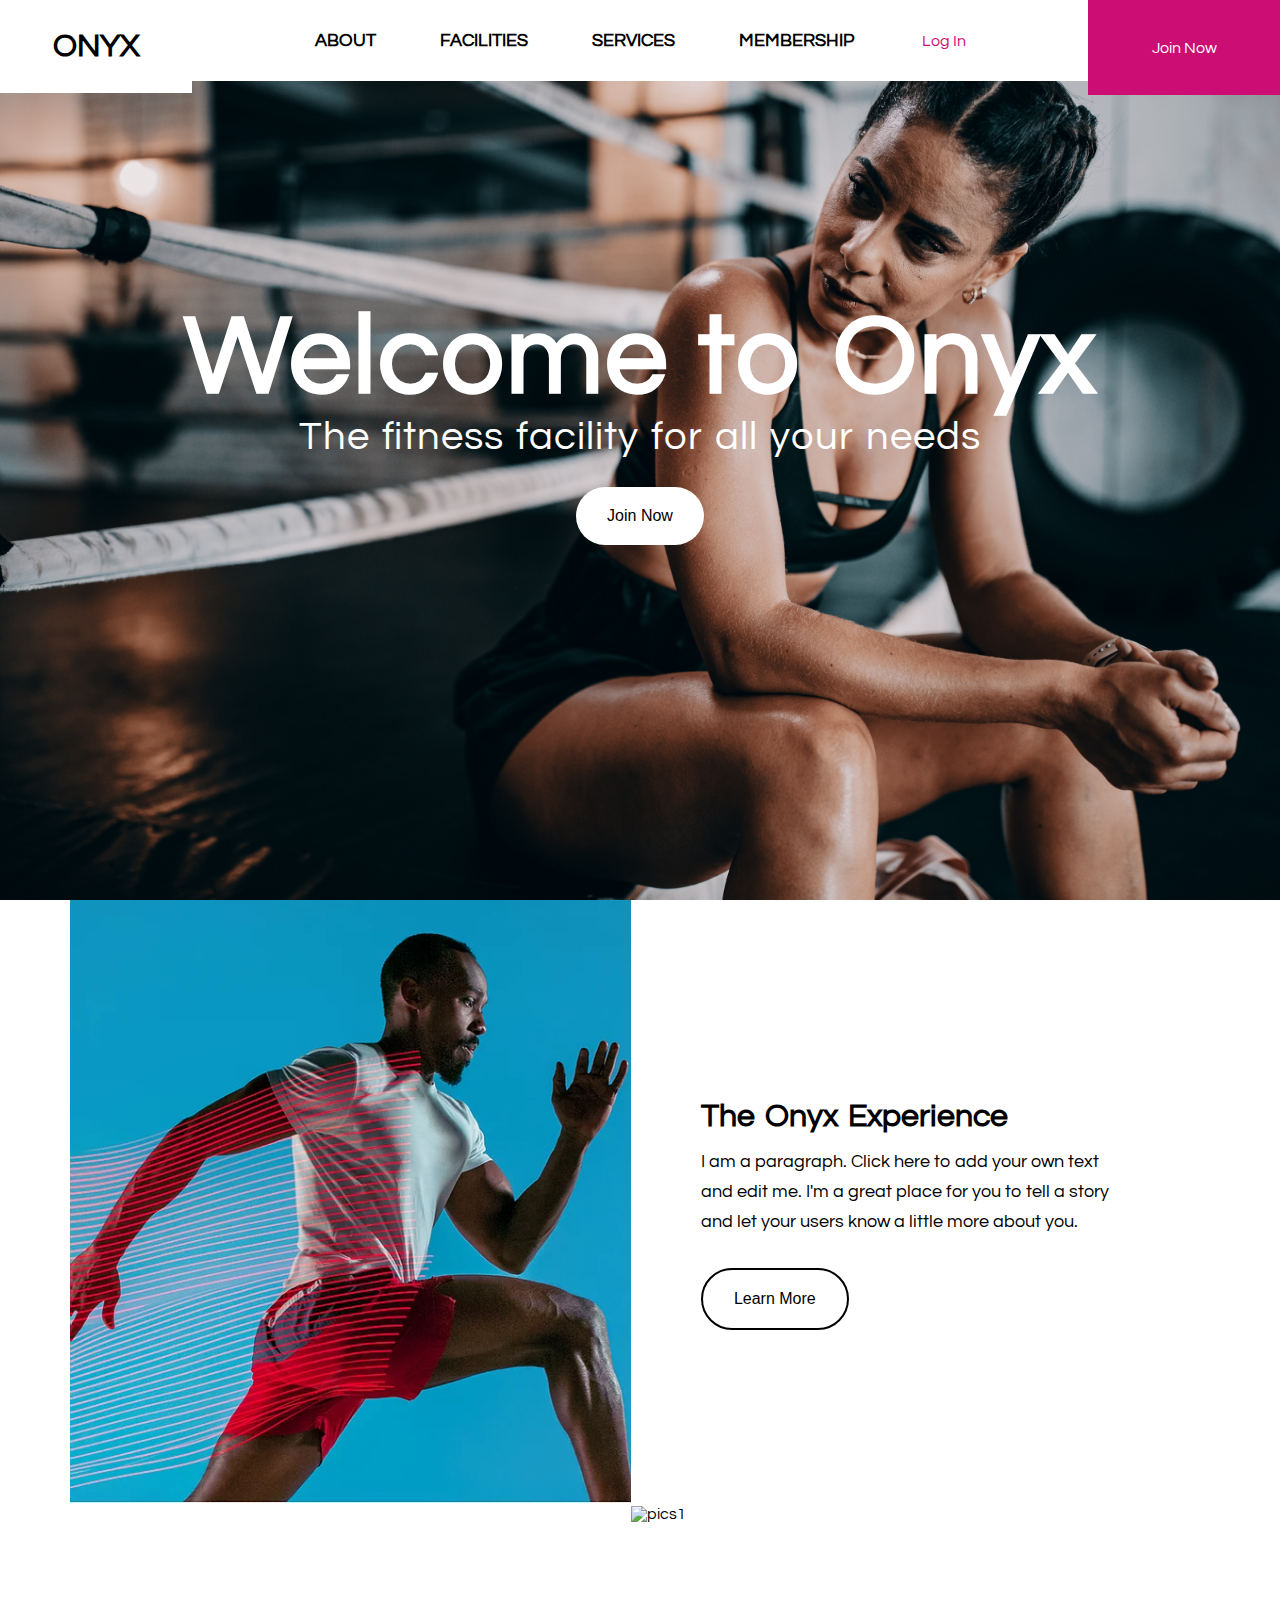
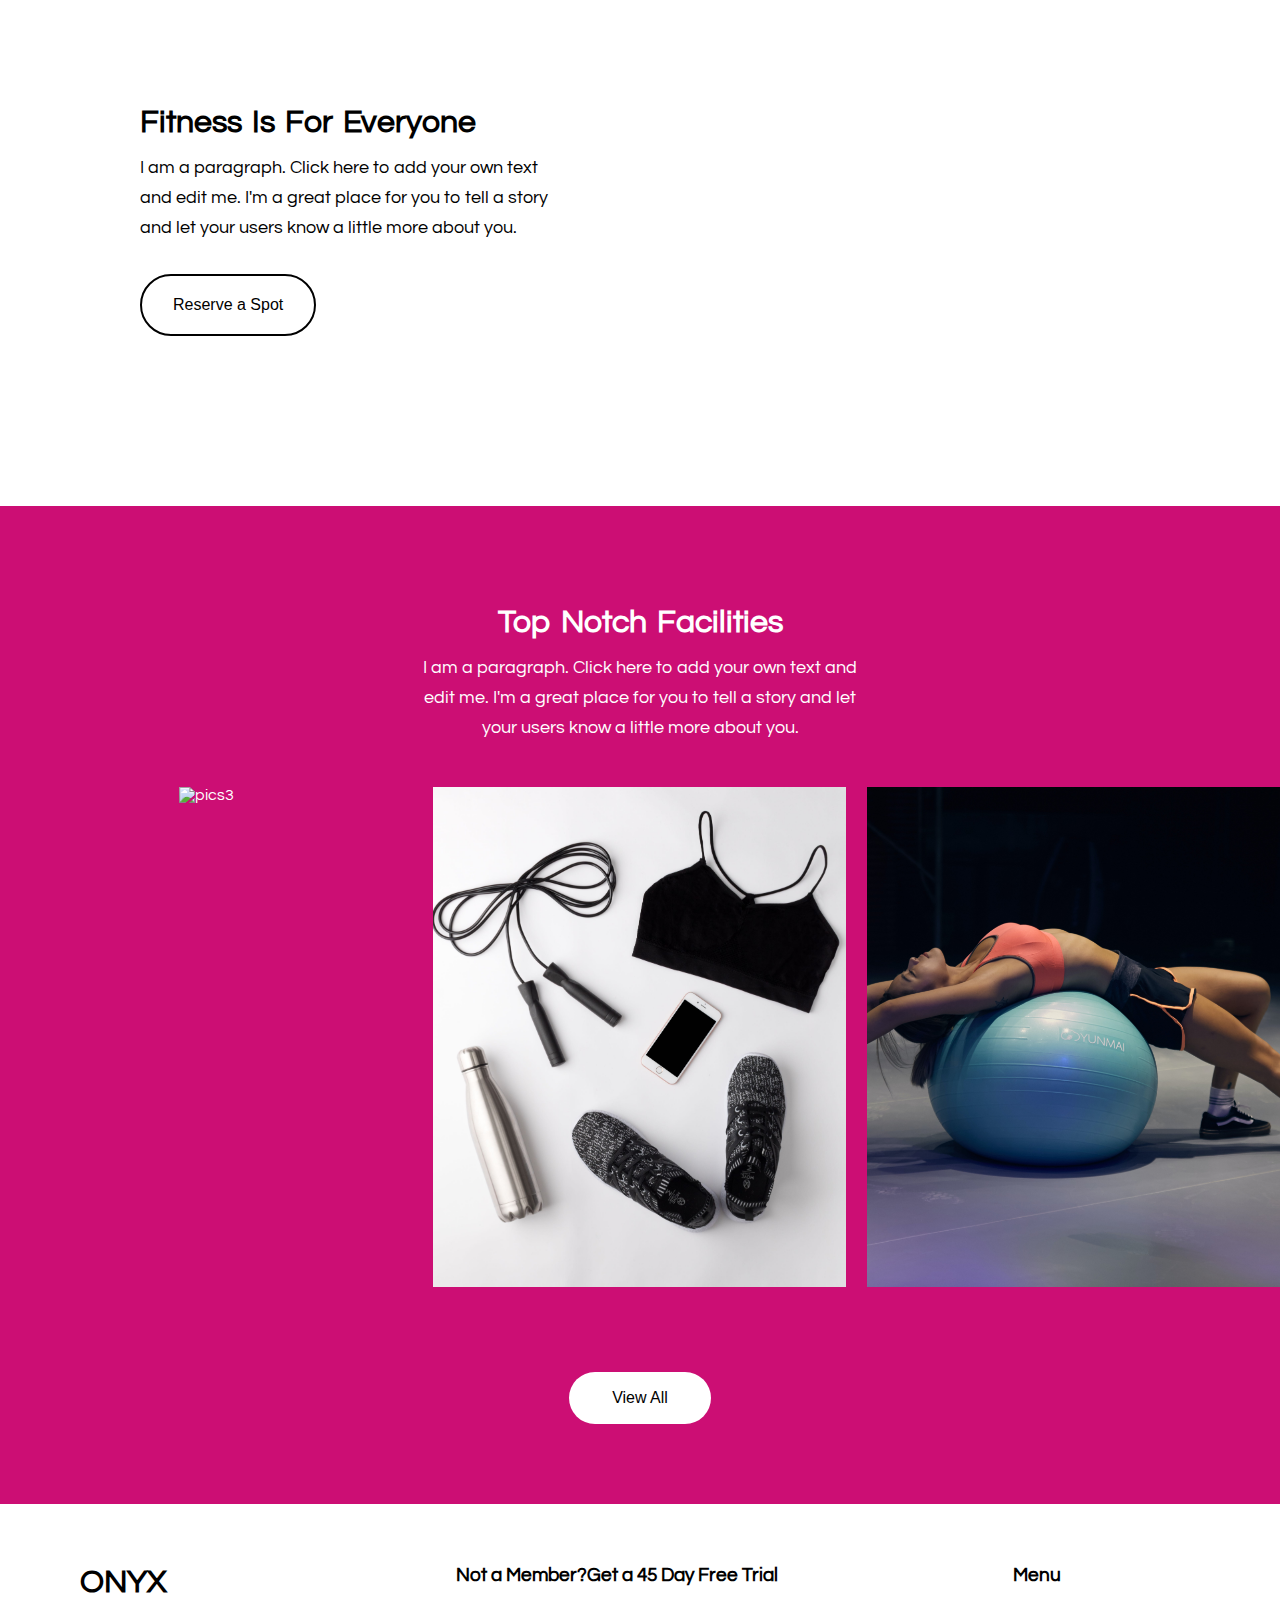
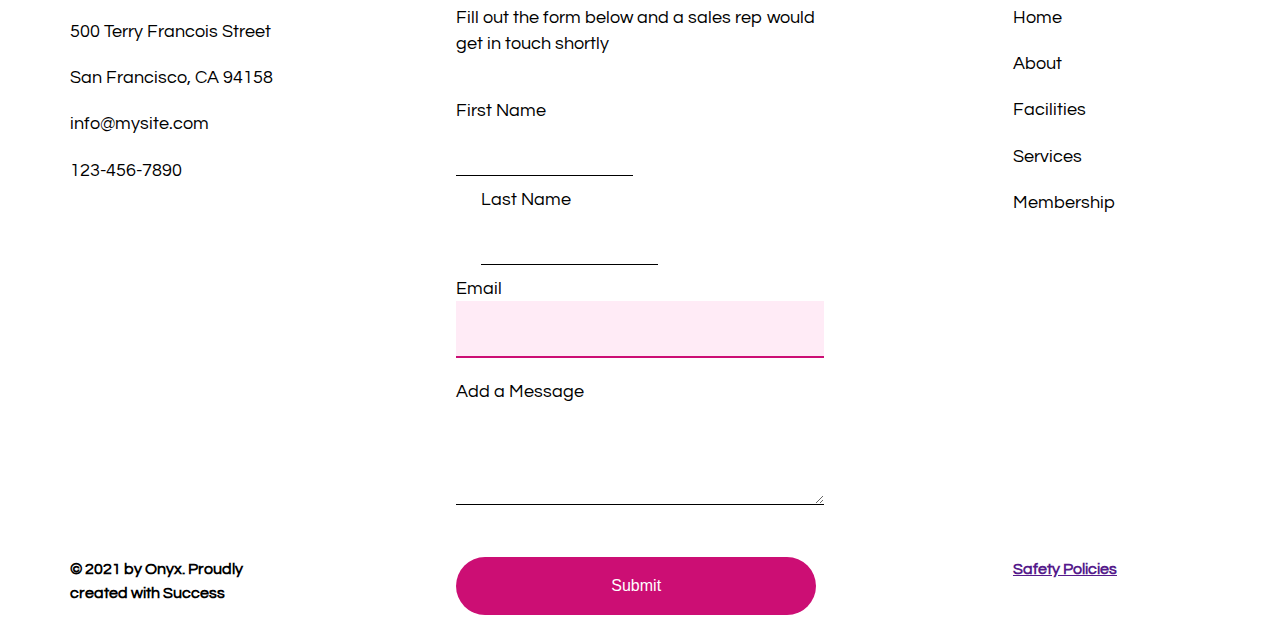
==== Gym/index.html @ fd75e7b6 "First Portfolio commit" ====
<!DOCTYPE html>
<html lang="en">
<head>
    <meta charset="UTF-8">
    <meta http-equiv="X-UA-Compatible" content="IE=edge">
    <meta name="viewport" content="width=device-width, initial-scale=1.0">
    <title>ONYX</title>
    <script src="https://kit.fontawesome.com/98b32bf67c.js" crossorigin="anonymous"></script>
    <link rel="preconnect" href="https://fonts.gstatic.com">
    <link href="https://fonts.googleapis.com/css2?family=Questrial&display=swap" rel="stylesheet">
    <link rel="stylesheet" href="css/grid.css">
    <link rel="stylesheet" href="css/styles.css">
</head>
<body>
    <header class="parentdiv">
        <nav>
            <div class="parentchild1"><i class="fab fa-envira"></i> ONYX</div>
            <div class="parentchild2">
                <ul>
                    <li>ABOUT</li>
                    <li>FACILITIES</li>
                    <li>SERVICES</li>
                    <li>MEMBERSHIP</li>
                    <li><i class="fas fa-user-circle fa-2x"></i> Log In</li>
                </ul>
            </div>
            <div class="parentchild3">Join Now</div>
        </nav>
        <div class="row">
            <div class="headindiv">
                <h1>Welcome to Onyx</h1>
                <p>The fitness facility for all your needs</p>
                <button class="btn" type="submit">Join Now</button>
            </div>
        </div>
    </header>

    <section class="experience section">
        <div class="row">
            <div class="col span-1-of-2 box">
                <img src="images/pics1.webp" alt="pics1">
            </div>
            <div class="col span-1-of-2 box1">
                <div>
                    <h3>The Onyx Experience</h3>
                    <p>I am a paragraph. Click here to add your own text and edit me. I'm a great place for you to tell a story and let your users know a little more about you.</p>
                    <button class="btn" type="submit">Learn More</button>
                </div>
            </div>
        </div>

        <div class="row">
            <div class="col span-1-of-2 box1">
                <div>
                    <h3>Fitness Is For Everyone</h3>
                    <p>I am a paragraph. Click here to add your own text and edit me. I'm a great place for you to tell a story and let your users know a little more about you.</p>
                    <button class="btn" type="submit">Reserve a Spot</button>
                </div>
            </div>
            <div class="col span-1-of-2 box">
                <img src="images/pics2.webp" alt="pics1">
            </div>
        </div>
    </section>

    <section class="facilities">
        <div class="row">
            <h3 class="fah3">Top Notch Facilities</h3>
            <p class="fapp">I am a paragraph. Click here to add your own text and edit me. I'm a great place for you to tell a story and let your users know a little more about you.</p>
        </div>
        <div>
            <div class="col span-1-of-3"><img class="faimg" src="images/pics3.jpg" alt="pics3"></div>
            <div class="col span-1-of-3"><img class="faimg" src="images/pics5.jpg" alt="pics5"></div>
            <div class="col span-1-of-3"><img class="faimg" src="images/pics7.jpg" alt="pics4"></div>
        </div>
        <button class="btn" type="submit">View All</button>
    </section>
     <section class="footer">
         <div class="row">
             <div class="col span-1-of-3">
                 <div class="footdiv"><i class="fab fa-envira"></i> ONYX</div>
                 <p>500 Terry Francois Street</p>
                 <p>San Francisco, CA 94158</p>
                 <p>info@mysite.com</p>
                 <p>123-456-7890</p>
                 <p><i class="fab fa-instagram"></i> <i class="fab fa-facebook-f"></i> <i class="fab fa-twitter"></i></p>
            </div>
             <div class="col span-1-of-3">
                <h3>Not a Member?Get a 45 Day Free Trial</h4>
                <p>Fill out the form below and a sales rep would get in touch shortly</p>
                <form action="/" method="POST">
                    <div>
                        <label for="fname">First Name</label><br>
                        <input type="text" id="fname">
                    </div>
                    <div class="form-div-lastchild">
                        <label for="lname">Last Name</label><br>
                        <input type="text" id="lname">
                    </div><br>
                    <label for="email">Email</label>
                    <input type="email" id="email" required><br>
                    <label for="msg">Add a Message</label>
                    <textarea name="" id="msg" cols="30" rows="4"></textarea>
                </form>
            </div>
             <div class="col span-1-of-3 ldiv">
                <h3>Menu</h4>
                <p>Home</p>
                <p>About</p>
                <p>Facilities</p>
                <p>Services</p>
                <p>Membership</p>
            </div>
        </div>
        <div class="row">
            <div class="footerlastdiv">
                <div class="col span-1-of-3"><p>© 2021 by Onyx. Proudly created with Success</p></div>
                <div class="col span-1-of-3"><button class="btn">Submit</button></div>
                <div class="col span-1-of-3 ldiv"><p><a href="">Safety Policies</a></p></div>
            </div>
        </div>
     </section>

</body>
</html>
---- Gym/css/grid.css ----
/*  SECTIONS  ============================================================================= */

.section {
	clear: both;
	padding: 0px;
	margin: 0px;
}

/*  GROUPING  ============================================================================= */

.row {
    zoom: 1; /* For IE 6/7 (trigger hasLayout) */
}

.row:before,
.row:after {
    content:"";
    display:table;
}
.row:after {
    clear:both;
}

/*  GRID COLUMN SETUP   ==================================================================== */

.col {
	display: block;
	float:left;
	margin: 1% 0 1% 1.6%;
}

.col:first-child { margin-left: 0; } /* all browsers except IE6 and lower */


/*  REMOVE MARGINS AS ALL GO FULL WIDTH AT 480 PIXELS */

@media only screen and (max-width: 480px) {
	.col { 
		/*margin: 1% 0 1% 0%;*/
        margin: 0;
	}
}


/*  GRID OF TWO   ============================================================================= */


.span-2-of-2 {
	width: 100%;
}

.span-1-of-2 {
	width: 49.2%;
}

/*  GO FULL WIDTH AT LESS THAN 480 PIXELS */

@media only screen and (max-width: 480px) {
	.span-2-of-2 {
		width: 100%; 
	}
	.span-1-of-2 {
		width: 100%; 
	}
}


/*  GRID OF THREE   ============================================================================= */

	
.span-3-of-3 {
	width: 100%; 
}

.span-2-of-3 {
	width: 66.13%; 
}

.span-1-of-3 {
	width: 32.26%; 
}


/*  GO FULL WIDTH AT LESS THAN 480 PIXELS */

@media only screen and (max-width: 480px) {
	.span-3-of-3 {
		width: 100%; 
	}
	.span-2-of-3 {
		width: 100%; 
	}
	.span-1-of-3 {
		width: 100%;
	}
}

/*  GRID OF FOUR   ============================================================================= */

	
.span-4-of-4 {
	width: 100%; 
}

.span-3-of-4 {
	width: 74.6%; 
}

.span-2-of-4 {
	width: 49.2%; 
}

.span-1-of-4 {
	width: 23.8%; 
}


/*  GO FULL WIDTH AT LESS THAN 480 PIXELS */

@media only screen and (max-width: 480px) {
	.span-4-of-4 {
		width: 100%; 
	}
	.span-3-of-4 {
		width: 100%; 
	}
	.span-2-of-4 {
		width: 100%; 
	}
	.span-1-of-4 {
		width: 100%; 
	}
}


/*  GRID OF FIVE   ============================================================================= */

	
.span-5-of-5 {
	width: 100%;
}

.span-4-of-5 {
  	width: 79.68%; 
}

.span-3-of-5 {
  	width: 59.36%; 
}

.span-2-of-5 {
  	width: 39.04%;
}

.span-1-of-5 {
  	width: 18.72%;
}


/*  GO FULL WIDTH AT LESS THAN 480 PIXELS */

@media only screen and (max-width: 480px) {
	.span-5-of-5 {
		width: 100%; 
	}
	.span-4-of-5 {
		width: 100%; 
	}
	.span-3-of-5 {
		width: 100%; 
	}
	.span-2-of-5 {
		width: 100%; 
	}
	.span-1-of-5 {
		width: 100%; 
	}
}


/*  GRID OF SIX   ============================================================================= */


.span-6-of-6 {
	width: 100%;
}

.span-5-of-6 {
  	width: 83.06%;
}

.span-4-of-6 {
  	width: 66.13%;
}

.span-3-of-6 {
  	width: 49.2%;
}

.span-2-of-6 {
  	width: 32.26%;
}

.span-1-of-6 {
  	width: 15.33%;
}


/*  GO FULL WIDTH AT LESS THAN 480 PIXELS */

@media only screen and (max-width: 480px) {
	.span-6-of-6 {
		width: 100%; 
	}
	.span-5-of-6 {
		width: 100%; 
	}
	.span-4-of-6 {
		width: 100%; 
	}
	.span-3-of-6 {
		width: 100%; 
	}
	.span-2-of-6 {
		width: 100%; 
	}
	.span-1-of-6 {
		width: 100%; 
	}
}



/*  GRID OF SEVEN   ============================================================================= */


.span-7-of-7 {
	width: 100%;
}

.span-6-of-7 {
	width: 85.48%;
}

.span-5-of-7 {
  	width: 70.97%;
}

.span-4-of-7 {
  	width: 56.45%;
}

.span-3-of-7 {
  	width: 41.94%;
}

.span-2-of-7 {
  	width: 27.42%;
}

.span-1-of-7 {
  	width: 12.91%;
}


/*  GO FULL WIDTH AT LESS THAN 480 PIXELS */

@media only screen and (max-width: 480px) {
	.span-7-of-7 {
		width: 100%; 
	}
	.span-6-of-7 {
		width: 100%; 
	}
	.span-5-of-7 {
		width: 100%; 
	}
	.span-4-of-7 {
		width: 100%; 
	}
	.span-3-of-7 {
		width: 100%; 
	}
	.span-2-of-7 {
		width: 100%; 
	}
	.span-1-of-7 {
		width: 100%; 
	}
}


/*  GRID OF EIGHT   ============================================================================= */

	
.span-8-of-8 {
	width: 100%;
}

.span-7-of-8 {
	width: 87.3%; 
}

.span-6-of-8 {
	width: 74.6%; 
}

.span-5-of-8 {
	width: 61.9%; 
}

.span-4-of-8 {
	width: 49.2%; 
}

.span-3-of-8 {
	width: 36.5%;
}

.span-2-of-8 {
	width: 23.8%; 
}

.span-1-of-8 {
	width: 11.1%; 
}


/*  GO FULL WIDTH AT LESS THAN 480 PIXELS */

@media only screen and (max-width: 480px) {
	.span-8-of-8 {
		width: 100%; 
	}
	.span-7-of-8 {
		width: 100%; 
	}
	.span-6-of-8 {
		width: 100%; 
	}
	.span-5-of-8 {
		width: 100%; 
	}
	.span-4-of-8 {
		width: 100%; 
	}
	.span-3-of-8 {
		width: 100%; 
	}
	.span-2-of-8 {
		width: 100%; 
	}
	.span-1-of-8 {
		width: 100%; 
	}
}


/*  GRID OF NINE   ============================================================================= */


.span-9-of-9 {
	width: 100%;
}

.span-8-of-9 {
	width: 88.71%;
}

.span-7-of-9 {
	width: 77.42%; 
}

.span-6-of-9 {
	width: 66.13%; 
}

.span-5-of-9 {
	width: 54.84%; 
}

.span-4-of-9 {
	width: 43.55%; 
}

.span-3-of-9 {
	width: 32.26%;
}

.span-2-of-9 {
	width: 20.97%; 
}

.span-1-of-9 {
	width: 9.68%; 
}


/*  GO FULL WIDTH AT LESS THAN 480 PIXELS */

@media only screen and (max-width: 480px) {
	.span-9-of-9 {
		width: 100%; 
	}
	.span-8-of-9 {
		width: 100%; 
	}
	.span-7-of-9 {
		width: 100%; 
	}
	.span-6-of-9 {
		width: 100%; 
	}
	.span-5-of-9 {
		width: 100%; 
	}
	.span-4-of-9 {
		width: 100%; 
	}
	.span-3-of-9 {
		width: 100%; 
	}
	.span-2-of-9 {
		width: 100%; 
	}
	.span-1-of-9 {
		width: 100%; 
	}
}


/*  GRID OF TEN   ============================================================================= */


.span-10-of-10 {
	width: 100%;
}

.span-9-of-10 {
	width: 89.84%;
}

.span-8-of-10 {
	width: 79.68%;
}

.span-7-of-10 {
	width: 69.52%; 
}

.span-6-of-10 {
	width: 59.36%; 
}

.span-5-of-10 {
	width: 49.2%; 
}

.span-4-of-10 {
	width: 39.04%; 
}

.span-3-of-10 {
	width: 28.88%;
}

.span-2-of-10 {
	width: 18.72%; 
}

.span-1-of-10 {
	width: 8.56%; 
}


/*  GO FULL WIDTH AT LESS THAN 480 PIXELS */

@media only screen and (max-width: 480px) {
	.span-10-of-10 {
		width: 100%; 
	}
	.span-9-of-10 {
		width: 100%; 
	}
	.span-8-of-10 {
		width: 100%; 
	}
	.span-7-of-10 {
		width: 100%; 
	}
	.span-6-of-10 {
		width: 100%; 
	}
	.span-5-of-10 {
		width: 100%; 
	}
	.span-4-of-10 {
		width: 100%; 
	}
	.span-3-of-10 {
		width: 100%; 
	}
	.span-2-of-10 {
		width: 100%; 
	}
	.span-1-of-10 {
		width: 100%; 
	}
}


/*  GRID OF ELEVEN   ============================================================================= */

.span-11-of-11 {
	width: 100%;
}

.span-10-of-11 {
	width: 90.76%;
}

.span-9-of-11 {
	width: 81.52%;
}

.span-8-of-11 {
	width: 72.29%;
}

.span-7-of-11 {
	width: 63.05%; 
}

.span-6-of-11 {
	width: 53.81%; 
}

.span-5-of-11 {
	width: 44.58%; 
}

.span-4-of-11 {
	width: 35.34%; 
}

.span-3-of-11 {
	width: 26.1%;
}

.span-2-of-11 {
	width: 16.87%; 
}

.span-1-of-11 {
	width: 7.63%; 
}


/*  GO FULL WIDTH AT LESS THAN 480 PIXELS */

@media only screen and (max-width: 480px) {
	.span-11-of-11 {
		width: 100%; 
	}
	.span-10-of-11 {
		width: 100%; 
	}
	.span-9-of-11 {
		width: 100%; 
	}
	.span-8-of-11 {
		width: 100%; 
	}
	.span-7-of-11 {
		width: 100%; 
	}
	.span-6-of-11 {
		width: 100%; 
	}
	.span-5-of-11 {
		width: 100%; 
	}
	.span-4-of-11 {
		width: 100%; 
	}
	.span-3-of-11 {
		width: 100%; 
	}
	.span-2-of-11 {
		width: 100%; 
	}
	.span-1-of-11 {
		width: 100%; 
	}
}


/*  GRID OF TWELVE   ============================================================================= */

.span-12-of-12 {
	width: 100%;
}

.span-11-of-12 {
	width: 91.53%;
}

.span-10-of-12 {
	width: 83.06%;
}

.span-9-of-12 {
	width: 74.6%;
}

.span-8-of-12 {
	width: 66.13%;
}

.span-7-of-12 {
	width: 57.66%; 
}

.span-6-of-12 {
	width: 49.2%; 
}

.span-5-of-12 {
	width: 40.73%; 
}

.span-4-of-12 {
	width: 32.26%; 
}

.span-3-of-12 {
	width: 23.8%;
}

.span-2-of-12 {
	width: 15.33%; 
}

.span-1-of-12 {
	width: 6.86%; 
}


/*  GO FULL WIDTH AT LESS THAN 480 PIXELS */

@media only screen and (max-width: 480px) {
	.span-12-of-12 {
		width: 100%; 
	}
	.span-11-of-12 {
		width: 100%; 
	}
	.span-10-of-12 {
		width: 100%; 
	}
	.span-9-of-12 {
		width: 100%; 
	}
	.span-8-of-12 {
		width: 100%; 
	}
	.span-7-of-12 {
		width: 100%; 
	}
	.span-6-of-12 {
		width: 100%; 
	}
	.span-5-of-12 {
		width: 100%; 
	}
	.span-4-of-12 {
		width: 100%; 
	}
	.span-3-of-12 {
		width: 100%; 
	}
	.span-2-of-12 {
		width: 100%; 
	}
	.span-1-of-12 {
		width: 100%; 
	}
}
---- Gym/css/styles.css ----
/* cc0e74 */

*{
    box-sizing: border-box;
    margin: 0;
    padding: 0;
}

.row{
    width: 1140px;
    margin: 0 auto;
}

body {
    font-family: 'Questrial', sans-serif;
    /* background-color: #cc0e74; */
}

.btn {
    font-size: 1rem;
    background-color: #fff;
    padding: 20px 31px;
    border-radius: 60px;
    border: #fff;
    margin-top: 30px;
}

.parentdiv {
    position: relative;
    text-align: center;
    height: 100vh;
    background-image: url("../images/pics6.jpg");
    background-size: cover;
    background-position: center;
    background-attachment: fixed;
}

.parentchild1 {
    position: absolute;
    left: 0;
    width: 15%;
    font-size: 2rem;
    font-weight: bolder;
    padding: 30px 0;
    cursor: pointer;
    background-color: #fff;
}

.parentchild2 {
    position: absolute;
    left: 15%;
    width: 70%;
    font-size: 1.1rem;
    font-weight: bold;
    padding: 31.5px 0;
    background-color: #fff;
}

.parentchild2 ul {
    list-style: none;
}

.parentchild2 ul li {
    display: inline-block;
    margin: 0 30px;
}

.parentchild2 ul li:hover {
    cursor: pointer;
    color: #cc0e74;
}

.parentchild2 ul li:last-child {
    font-size: 1rem;
    font-weight: 100;
    color: #cc0e74;
}

.parentchild3 {
    position: absolute;
    right: 0;
    width: 15%;
    color: #fff;
    background-color: #cc0e74;
    padding: 39.5px 0;
}

.parentchild3:hover {
    background-color: black;
}

.fa-2x {
    padding-right: 4px;
}

.headindiv{
    margin-top: 300px;
    color: #fff;
}

.headindiv h1 {
    font-size: 7rem;
    letter-spacing: 2px;
    word-spacing: 3px;
    font-weight: bold;
}

.headindiv p {
    font-size: 2.5rem;
    letter-spacing: 1px;
    word-spacing: 2px;
    font-weight: 400;
}

.headindiv button:hover {
    color: #fff;
    background-color: inherit;
    border: 2px solid #fff;
}

.box, .box1 {
    margin-top: 0;
    margin-bottom: 0;
    margin-left: 0;
}

.box img {
    max-width:100%;
    height: auto;
}

.box1 div {
    height: 100%;
    width: auto;
    margin-top: 200px;
    padding: 0 70px;
}
.box1 h3, .fah3 {
    font-size: 2rem;
    word-spacing: 3px;
    margin-bottom: 15px;
    font-weight: bold;
}

.box1 p, .fapp{
    font-size: 1.1rem;
    line-height: 1.7;
}

.box1 button {
    border: 2px solid;
}

.box1 button:hover {
    border: #cc0e74;
    background-color: #cc0e74;
    color: #fff;
}

.facilities {
    margin-top: 170px;
    text-align: center;
    padding: 100px 0 80px;
    background-color: #cc0e74;
    color: #fff;
}

.fapp {
    width: 40%;
    margin: 5px  auto 30px;
}

.faimg {
    width: 100%;
    height: 500px;
    object-fit: cover;
    object-position: center;
}

.facilities button {
    padding: 17px 43px;
    margin-top: 70px;
}

.facilities button:hover{
    color: #fff;
    border: 2px solid #fff;
    background-color: #cc0e74;
}

.footer{
    margin-top: 50px;
}

.footdiv {
    font-size: 2rem;
    font-weight: bolder;
    cursor: pointer;
}

.footer h3{
    font-weight: bold;
}

.footer p {
    font-size: 1.1rem;
    line-height: 1.5;
    margin: 20px 0;
}

.footer i {
    margin: 5px;
}

form {
    font-size: 1.1rem;
    margin-top: 45px;
}

form div{
    display: inline-block;
    margin-bottom: 15px;
    border-style: none;
    border-bottom: 1px solid;
}

.form-div-lastchild{
    margin-left: 25px;
}
form div input{
    width: 100%;
    padding: 20px 0;
    border-style: none;
}

input[type="email"], textarea{
    width: 100%;
    margin: 3px 0 25px;
    padding: 20px 0;
    border-style: none;
    border-bottom: 1px solid;
}

input[type="email"]{
    border-bottom: 2px solid #cc0e74;
    background-color: #ffebf6;
}

input:focus, textarea:focus{
    outline: none;
}

.ldiv{
    padding-left: 15%;
}

.footerlastdiv p{
    width: 55%;
    font-size: 1rem;
    margin-top: 0;
    font-weight: bold;
}

.footerlastdiv button {
    margin-top: 0;
    width: 98%;
    color: #fff;
    background-color: #cc0e74;
}

.footerlastdiv button:hover{
    background-color: black;
}
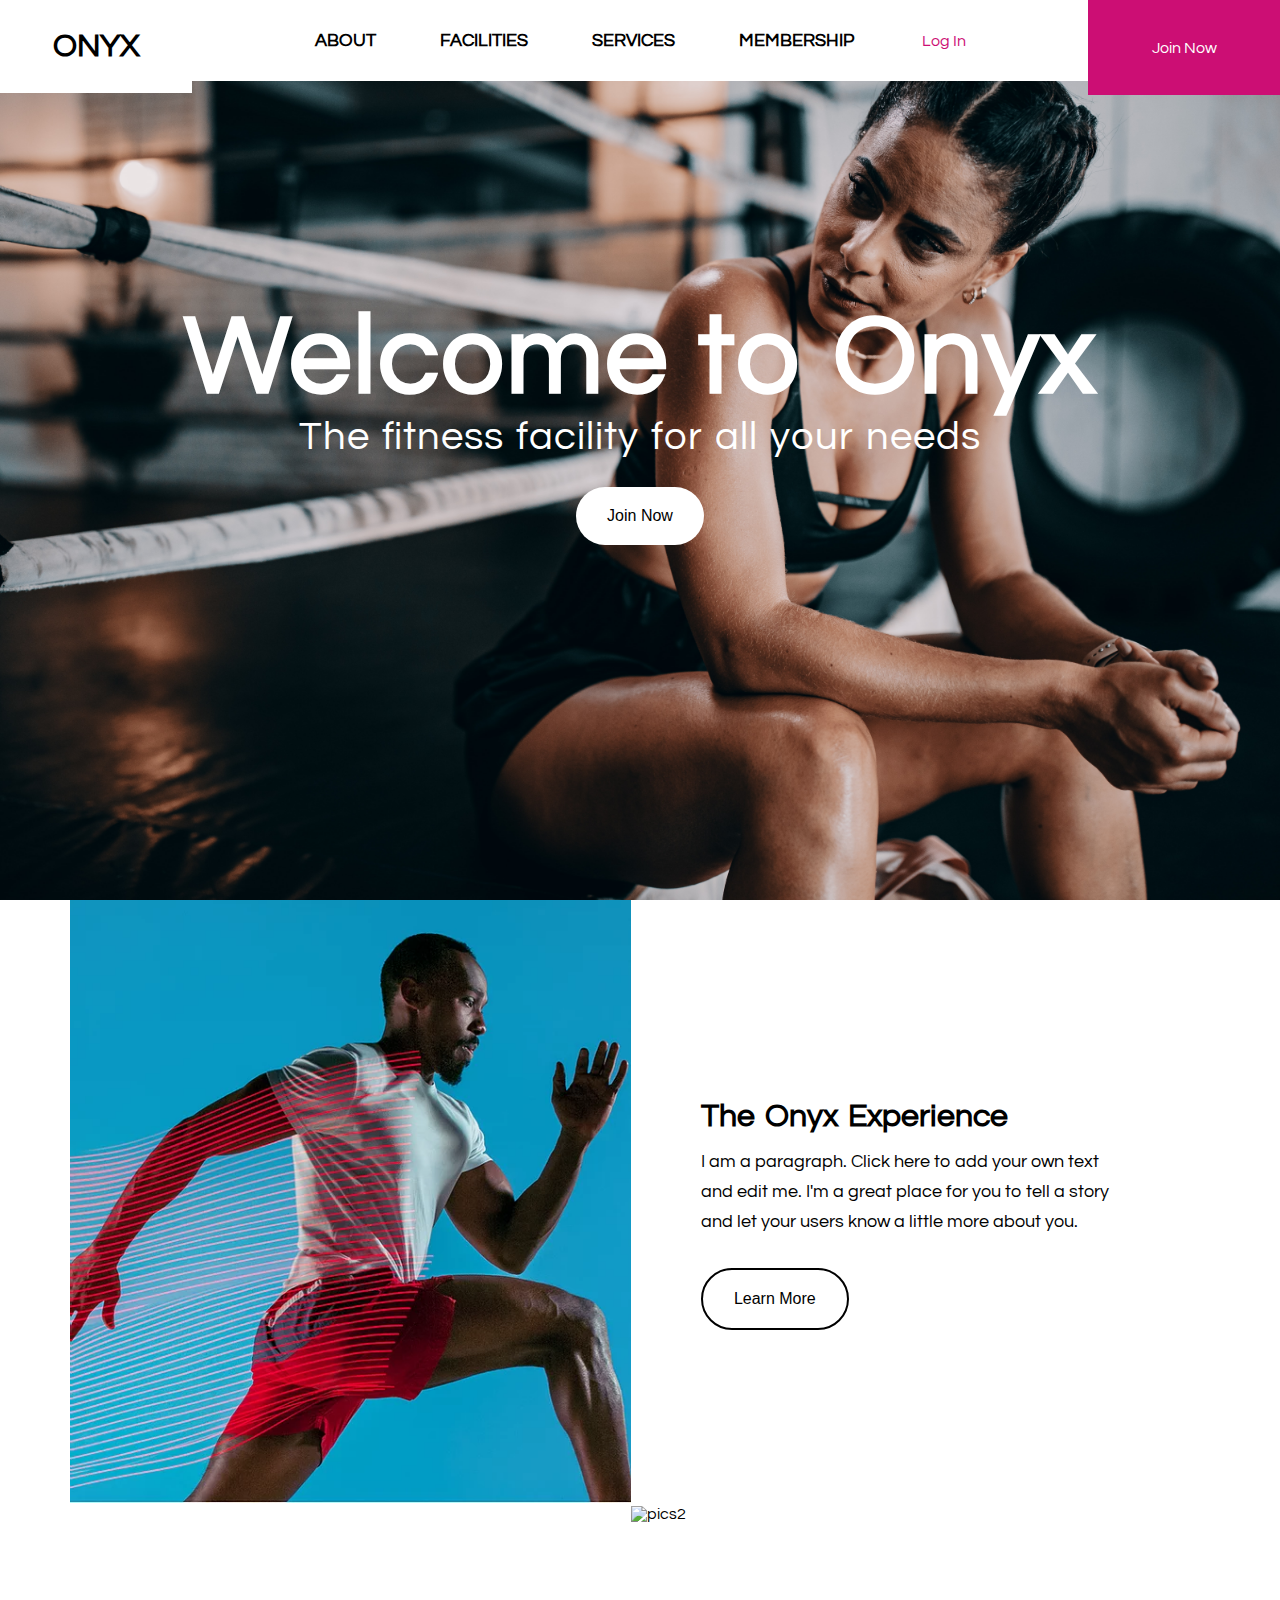
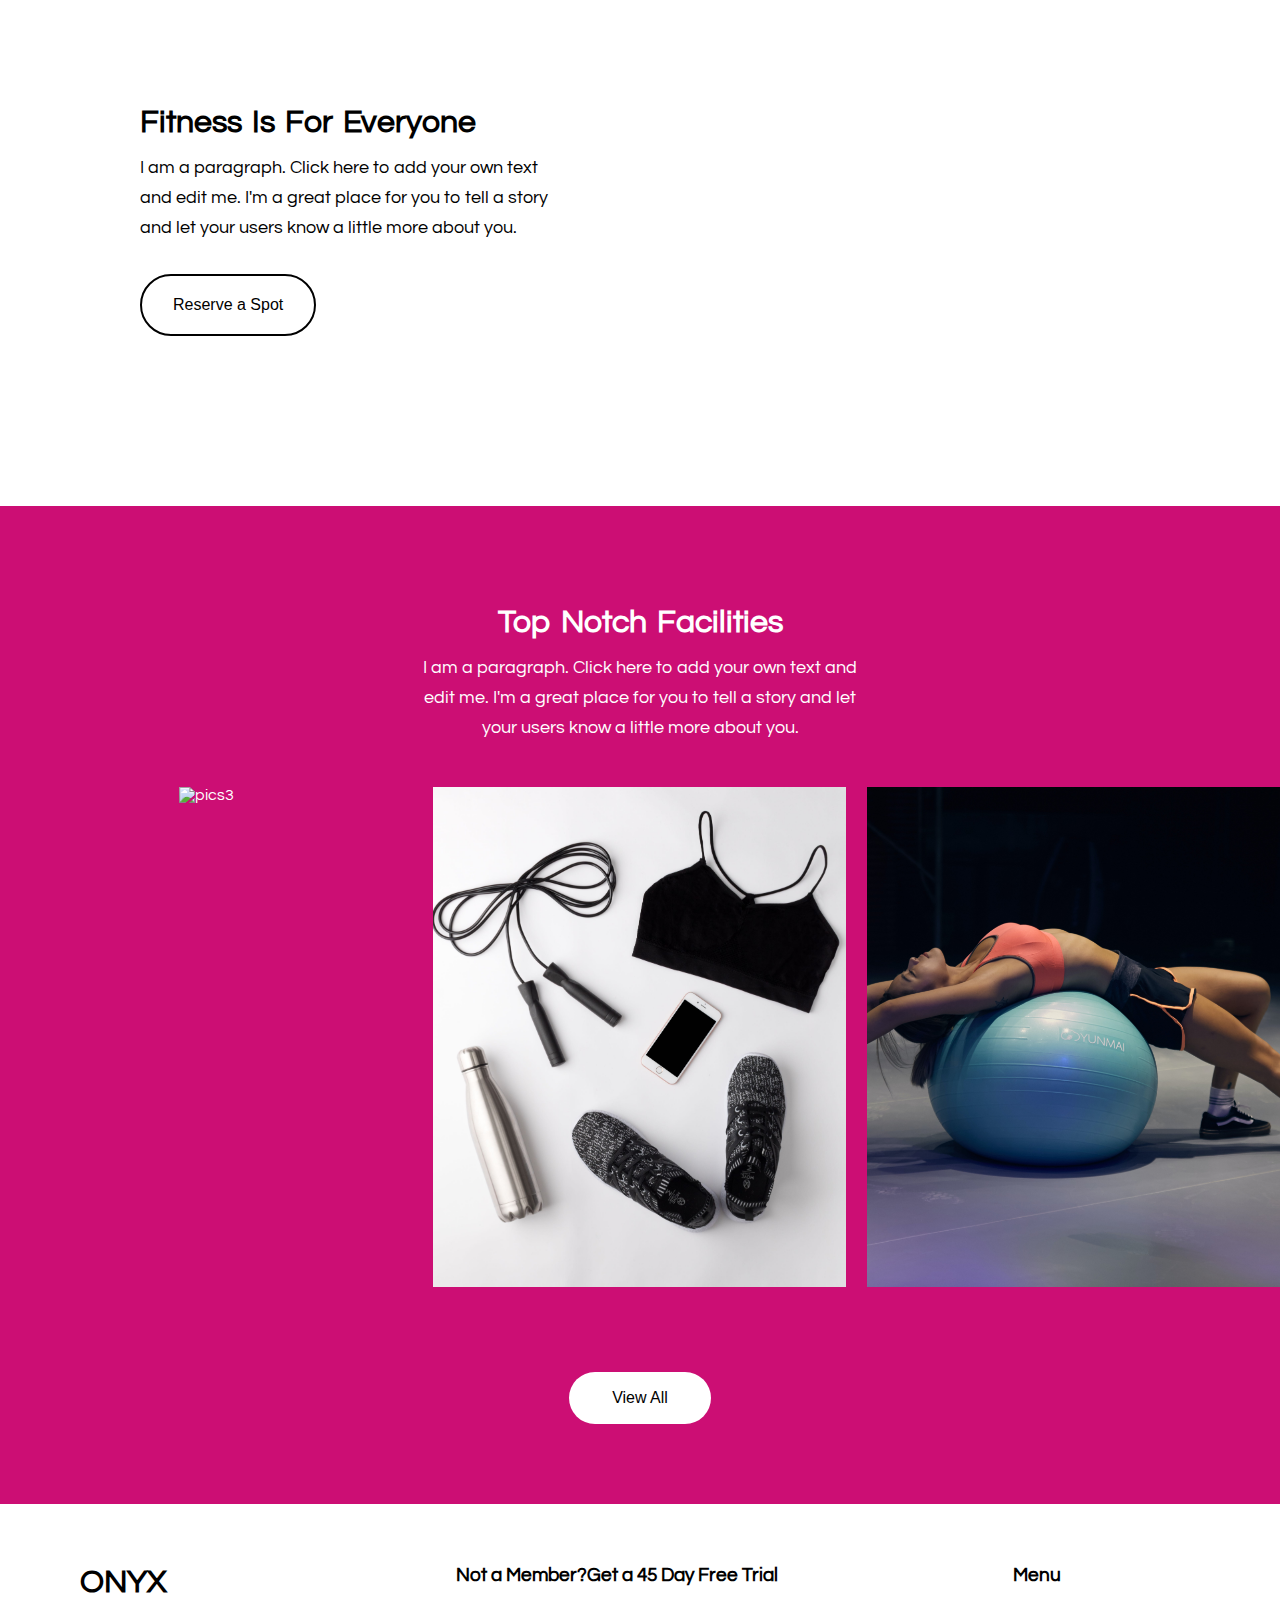
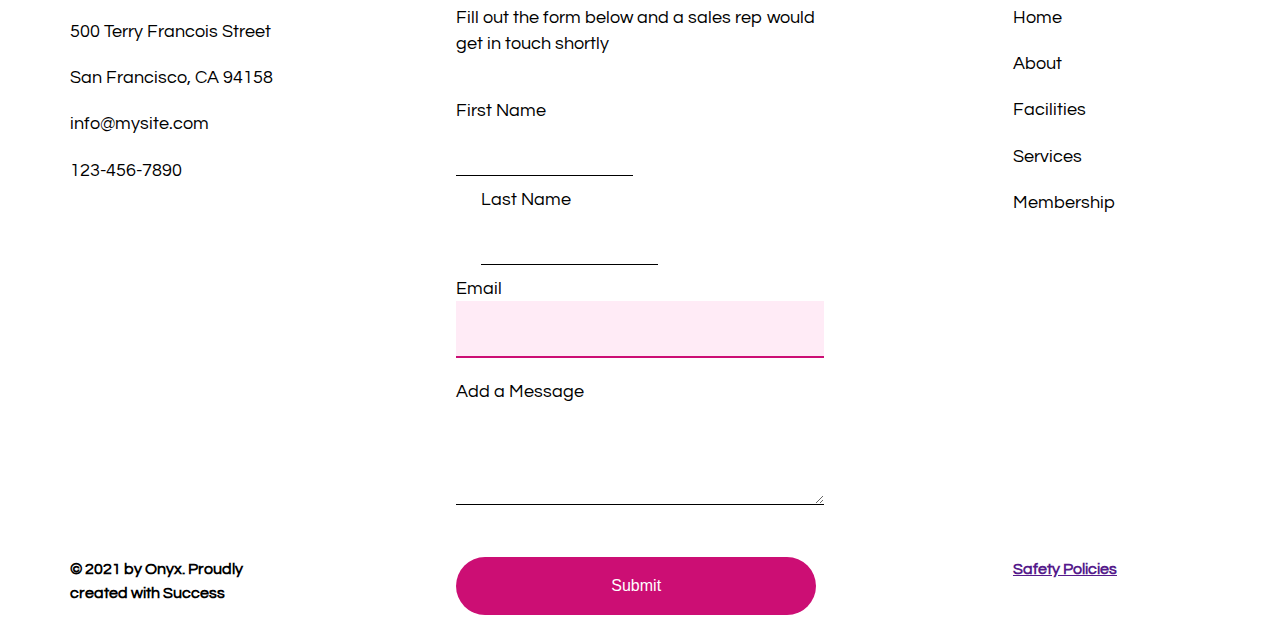
==== commit 07e8653a: "first commit to my gym files" ====
--- a/Gym/index.html
+++ b/Gym/index.html
@@ -58,7 +58,7 @@
                 </div>
             </div>
             <div class="col span-1-of-2 box">
-                <img src="images/pics2.webp" alt="pics1">
+                <img src="images/pics2.webp" alt="pics2">
             </div>
         </div>
     </section>
@@ -122,4 +122,4 @@
      </section>
 
 </body>
-</html> +</html> 
